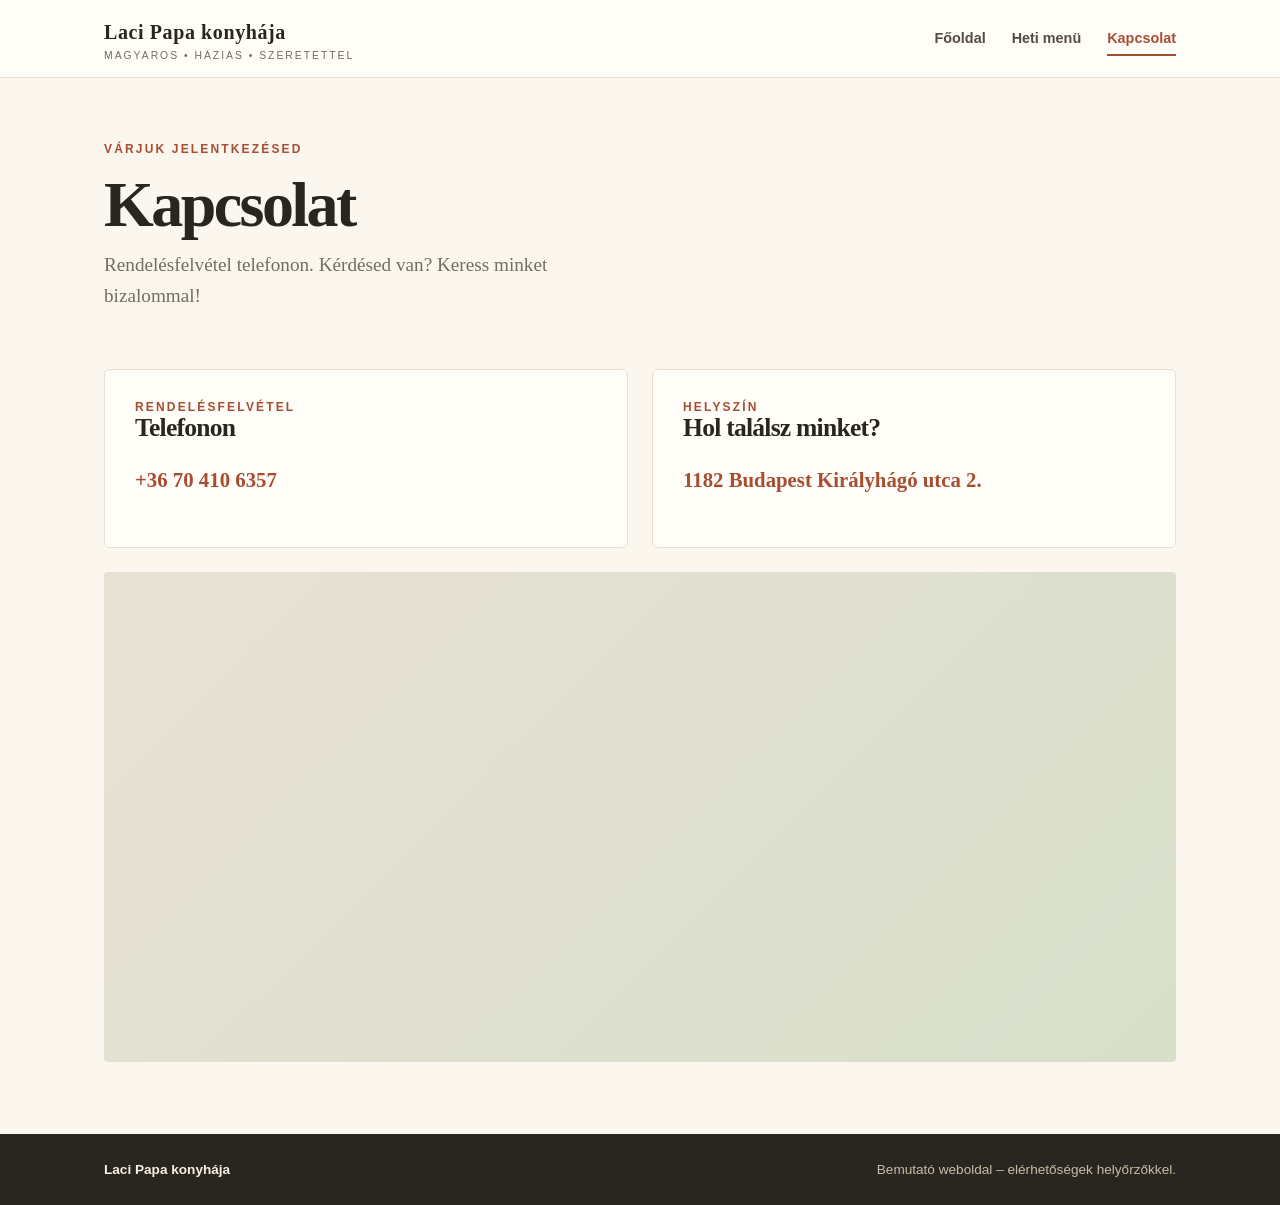
==== kapcsolat.html @ 509dfdd5 "Update kapcsolat.html" ====
<!doctype html>
<html lang="hu"><head><meta charset="utf-8"><meta name="viewport" content="width=device-width, initial-scale=1"><title>Kapcsolat – Laci Papa konyhája</title><link rel="stylesheet" href="style.css"></head>
<body><header class="site-header"><div class="nav-wrap"><a class="brand" href="index.html">Laci Papa konyhája<small>magyaros • házias • szeretettel</small></a><nav><a href="index.html">Főoldal</a><a href="menu.html">Heti menü</a><a class="active" href="kapcsolat.html">Kapcsolat</a></nav></div></header>
<main><div class="container"><section class="page-hero"><div class="eyebrow">Várjuk jelentkezésed</div><h1>Kapcsolat</h1><p class="lead">Rendelésfelvétel telefonon. Kérdésed van?
  Keress minket bizalommal!</p></section>
<section class="contact-grid"><div class="contact-box"><div class="eyebrow">Rendelésfelvétel</div><h2>Telefonon</h2><p class="contact-value">+36 70 410 6357</p></div><div class="contact-box"><div class="eyebrow">Helyszín</div><h2>Hol találsz minket?</h2><p class="contact-value">1182 Budapest Királyhágó utca 2.</p></div><div class="map-placeholder" style="grid-column:1/-1"><iframe src="https://www.google.com/maps/embed?pb=!1m18!1m12!1m3!1d2699.146205715586!2d19.215039176800584!3d47.4285924002522!2m3!1f0!2f0!3f0!3m2!1i1024!2i768!4f13.1!3m3!1m2!1s0x4741c102ea3c43eb%3A0xdf9831a69b8a5996!2sLaci%20Papa%20konyh%C3%A1ja!5e0!3m2!1shu!2shu!4v1793820177260!5m2!1shu!2shu" width="600" height="450" style="border:0;" allowfullscreen="" loading="lazy" referrerpolicy="strict-origin-when-cross-origin"></iframe></small></div></section></div></main>
<footer><div class="container footer-inner"><strong>Laci Papa konyhája</strong><span>Bemutató weboldal – elérhetőségek helyőrzőkkel.</span></div></footer></body></html>
---- style.css ----
:root{--ink:#29251f;--muted:#756c60;--cream:#fbf7ef;--paper:#fffdf8;--rust:#a64d32;--rust-dark:#813923;--olive:#66704a;--line:#e9dfd0;--shadow:0 18px 45px rgba(55,38,20,.09)}
*{box-sizing:border-box}body{margin:0;background:var(--cream);color:var(--ink);font-family:Georgia,"Times New Roman",serif;line-height:1.6}a{color:inherit;text-decoration:none}.site-header{background:rgba(255,253,248,.94);border-bottom:1px solid var(--line);position:sticky;top:0;z-index:5;backdrop-filter:blur(10px)}.nav-wrap{max-width:1120px;margin:auto;padding:16px 24px;display:flex;align-items:center;justify-content:space-between;gap:20px}.brand{font-size:1.25rem;font-weight:bold;letter-spacing:.03em}.brand small{display:block;font:.65rem Arial,sans-serif;letter-spacing:.19em;text-transform:uppercase;color:var(--muted);margin-top:2px}nav{display:flex;gap:26px;font:600 .9rem Arial,sans-serif}nav a{padding:8px 0;color:#554b40}nav a:hover,nav a.active{color:var(--rust);border-bottom:2px solid var(--rust)}.container{max-width:1120px;margin:auto;padding:0 24px}.hero{padding:76px 0 70px;display:grid;grid-template-columns:1.05fr .95fr;gap:54px;align-items:center}.eyebrow{font:700 .75rem Arial,sans-serif;text-transform:uppercase;letter-spacing:.18em;color:var(--rust)}h1,h2,h3,p{margin-top:0}h1{font-size:clamp(2.7rem,6vw,5rem);line-height:1.03;letter-spacing:-.04em;margin:16px 0 22px}h2{font-size:clamp(2rem,4vw,3rem);line-height:1.1;letter-spacing:-.03em}.lead{font-size:1.2rem;color:var(--muted);max-width:540px}.actions{display:flex;gap:12px;flex-wrap:wrap;margin-top:30px}.btn{display:inline-block;padding:13px 20px;border-radius:4px;background:var(--rust);color:white;font:700 .88rem Arial,sans-serif;letter-spacing:.02em}.btn:hover{background:var(--rust-dark)}.btn.secondary{background:transparent;color:var(--rust);border:1px solid #c98d79}.hero-art{min-height:390px;border-radius:8px;overflow:hidden;position:relative;background:linear-gradient(145deg,#6d4930,#b67b4b 55%,#e0b98a);box-shadow:var(--shadow)}.hero-art:before{content:"";position:absolute;width:75%;aspect-ratio:1;border-radius:50%;background:#f4e6cb;top:12%;left:12%;box-shadow:inset 0 0 0 12px rgba(255,255,255,.4),0 18px 30px rgba(40,20,8,.25)}.plate{position:absolute;inset:22% 21%;border-radius:50%;background:radial-gradient(circle at 45% 40%,#a64c2c 0 8%,transparent 9%),radial-gradient(circle at 65% 55%,#6d7a3f 0 6%,transparent 7%),radial-gradient(circle at 35% 65%,#d9a33e 0 9%,transparent 10%),radial-gradient(ellipse at 50% 50%,#d8a85e 0 33%,#9b512d 34% 38%,#f8edda 39% 65%,#d6c2a2 66%);transform:rotate(-12deg);box-shadow:0 14px 22px rgba(36,19,8,.25)}.art-label{position:absolute;bottom:22px;left:24px;color:white;font:700 .75rem Arial,sans-serif;letter-spacing:.15em;text-transform:uppercase}.band{background:#eee5d7;padding:56px 0}.band-inner{display:flex;align-items:center;justify-content:space-between;gap:28px}.band p{color:var(--muted);max-width:590px;margin:0}.section{padding:68px 0}.section-head{max-width:650px;margin-bottom:30px}.cards{display:grid;grid-template-columns:repeat(3,1fr);gap:18px}.card{background:var(--paper);padding:26px;border:1px solid var(--line);border-radius:6px;box-shadow:0 8px 25px rgba(55,38,20,.035)}.card .num{font:700 .75rem Arial,sans-serif;color:var(--rust);letter-spacing:.12em}.card h3{font-size:1.35rem;margin:12px 0 8px}.card p{color:var(--muted);margin:0}.page-hero{padding:64px 0 38px}.page-hero h1{font-size:clamp(2.5rem,5vw,4rem);margin-bottom:12px}.menu-layout{display:grid;grid-template-columns:1fr .85fr;gap:28px;align-items:start;padding-bottom:72px}.menu-paper{background:#fffefa;border:1px solid #d9cbb7;padding:34px;box-shadow:var(--shadow)}.menu-paper:before{content:"HETI AJÁNLAT";display:block;text-align:center;font:700 .7rem Arial,sans-serif;letter-spacing:.2em;color:var(--rust);margin-bottom:10px}.menu-paper h2{text-align:center;font-size:2rem;margin-bottom:4px}.menu-date{text-align:center;color:var(--muted);font:.85rem Arial,sans-serif;margin-bottom:24px}.menu-day{border-top:1px solid var(--line);padding:17px 0}.menu-day h3{font-size:1.15rem;margin:0 0 8px}.menu-row{display:grid;grid-template-columns:35px 1fr;gap:10px;margin:7px 0;color:#544b40}.menu-row b{color:var(--rust)}.note{font:.88rem Arial,sans-serif;color:var(--muted);background:#f3eee5;padding:18px;border-left:3px solid var(--olive)}.contact-grid{display:grid;grid-template-columns:1fr 1fr;gap:24px;padding-bottom:72px}.contact-box{background:var(--paper);padding:30px;border:1px solid var(--line);border-radius:6px}.contact-box h2{font-size:1.6rem}.contact-value{font-size:1.3rem;color:var(--rust);font-weight:bold;overflow-wrap:anywhere}.map-placeholder{min-height:220px;background:linear-gradient(135deg,#e8e1d4,#d7dfca);display:flex;align-items:center;justify-content:center;text-align:center;color:#596148;padding:20px;border-radius:4px;font:600 .9rem Arial,sans-serif}footer{background:#29251f;color:#f8f0e4;padding:28px 0;font:.85rem Arial,sans-serif}.footer-inner{display:flex;justify-content:space-between;gap:20px;flex-wrap:wrap}footer span{color:#c9bba8}@media(max-width:760px){.nav-wrap{align-items:flex-start;flex-direction:column}nav{gap:18px}.hero{grid-template-columns:1fr;padding-top:48px;gap:30px}.hero-art{min-height:280px}.cards,.menu-layout,.contact-grid{grid-template-columns:1fr}.band-inner{align-items:flex-start;flex-direction:column}.section{padding:48px 0}}
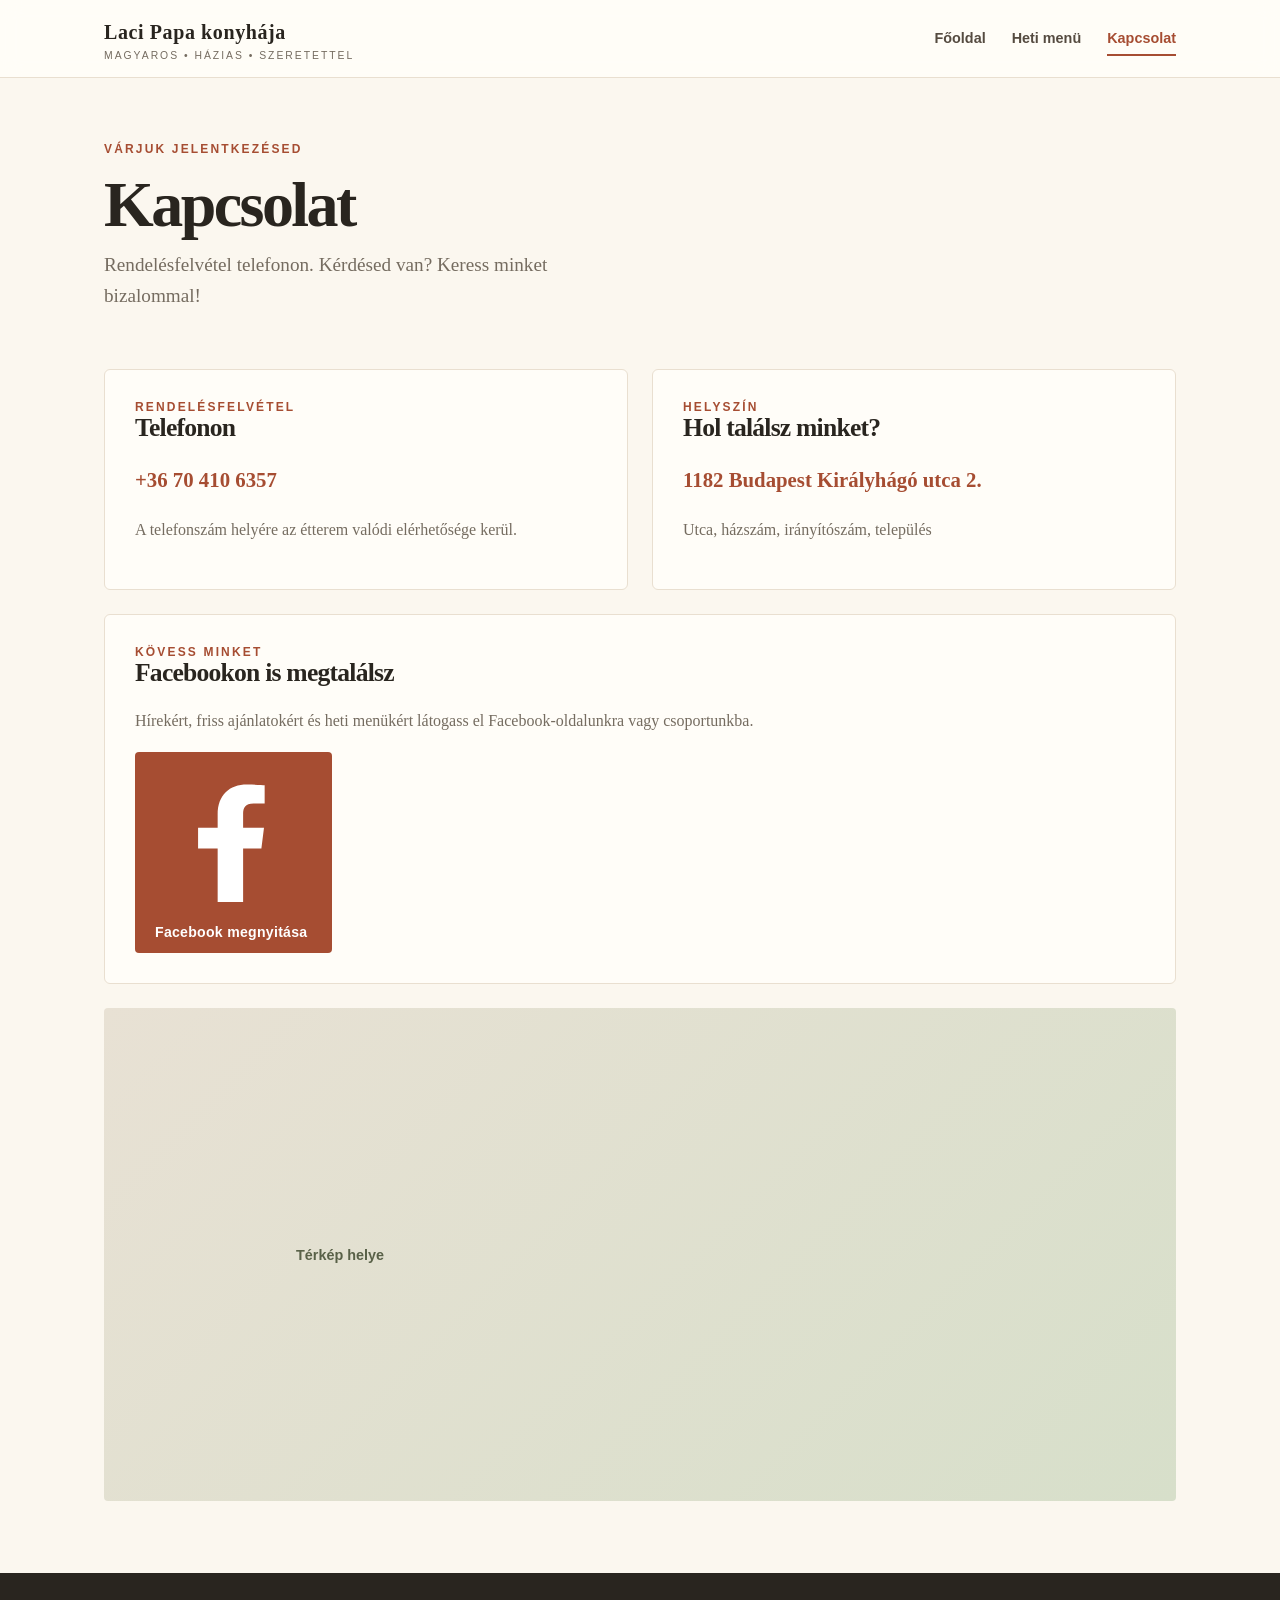
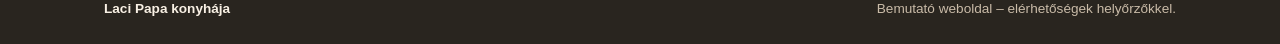
==== commit cccbdacc: "Update kapcsolat.html" ====
--- a/kapcsolat.html
+++ b/kapcsolat.html
@@ -1,7 +1,13 @@
 <!doctype html>
 <html lang="hu"><head><meta charset="utf-8"><meta name="viewport" content="width=device-width, initial-scale=1"><title>Kapcsolat – Laci Papa konyhája</title><link rel="stylesheet" href="style.css"></head>
 <body><header class="site-header"><div class="nav-wrap"><a class="brand" href="index.html">Laci Papa konyhája<small>magyaros • házias • szeretettel</small></a><nav><a href="index.html">Főoldal</a><a href="menu.html">Heti menü</a><a class="active" href="kapcsolat.html">Kapcsolat</a></nav></div></header>
-<main><div class="container"><section class="page-hero"><div class="eyebrow">Várjuk jelentkezésed</div><h1>Kapcsolat</h1><p class="lead">Rendelésfelvétel telefonon. Kérdésed van?
-  Keress minket bizalommal!</p></section>
-<section class="contact-grid"><div class="contact-box"><div class="eyebrow">Rendelésfelvétel</div><h2>Telefonon</h2><p class="contact-value">+36 70 410 6357</p></div><div class="contact-box"><div class="eyebrow">Helyszín</div><h2>Hol találsz minket?</h2><p class="contact-value">1182 Budapest Királyhágó utca 2.</p></div><div class="map-placeholder" style="grid-column:1/-1"><iframe src="https://www.google.com/maps/embed?pb=!1m18!1m12!1m3!1d2699.146205715586!2d19.215039176800584!3d47.4285924002522!2m3!1f0!2f0!3f0!3m2!1i1024!2i768!4f13.1!3m3!1m2!1s0x4741c102ea3c43eb%3A0xdf9831a69b8a5996!2sLaci%20Papa%20konyh%C3%A1ja!5e0!3m2!1shu!2shu!4v1793820177260!5m2!1shu!2shu" width="600" height="450" style="border:0;" allowfullscreen="" loading="lazy" referrerpolicy="strict-origin-when-cross-origin"></iframe></small></div></section></div></main>
-<footer><div class="container footer-inner"><strong>Laci Papa konyhája</strong><span>Bemutató weboldal – elérhetőségek helyőrzőkkel.</span></div></footer></body></html>
+<main><div class="container"><section class="page-hero"><div class="eyebrow">Várjuk jelentkezésed</div><h1>Kapcsolat</h1><p class="lead">Rendelésfelvétel telefonon. Kérdésed van? Keress minket bizalommal!</p></section>
+<section class="contact-grid"><div class="contact-box"><div class="eyebrow">Rendelésfelvétel</div><h2>Telefonon</h2><p class="contact-value">+36 70 410 6357</p><p style="color:#756c60">A telefonszám helyére az étterem valódi elérhetősége kerül.</p></div><div class="contact-box"><div class="eyebrow">Helyszín</div><h2>Hol találsz minket?</h2><p class="contact-value">1182 Budapest Királyhágó utca 2.</p><p style="color:#756c60">Utca, házszám, irányítószám, település</p></div><div class="contact-box facebook-contact" style="grid-column:1/-1">
+  <div><div class="eyebrow">Kövess minket</div><h2>Facebookon is megtalálsz</h2><p style="color:#756c60;margin-bottom:18px">Hírekért, friss ajánlatokért és heti menükért látogass el Facebook-oldalunkra vagy csoportunkba.</p></div>
+  <a class="btn btn-facebook" data-facebook-link href="#" target="_blank" rel="noopener noreferrer" aria-label="Facebook-oldal megnyitása">
+    <svg viewBox="0 0 24 24" aria-hidden="true"><path d="M13.5 21v-8.2h2.8l.4-3.2h-3.2V7.5c0-.9.3-1.6 1.6-1.6h1.7V3.1c-.3 0-1.4-.1-2.7-.1-2.7 0-4.5 1.6-4.5 4.6v2h-3v3.2h3V21h3.9Z" fill="currentColor"/></svg>
+    Facebook megnyitása
+  </a>
+</div>
+<div class="map-placeholder" style="grid-column:1/-1">Térkép helye<br><small><iframe src="https://www.google.com/maps/embed?pb=!1m18!1m12!1m3!1d2699.1463918218774!2d19.215039176872327!3d47.428588771174304!2m3!1f0!2f0!3f0!3m2!1i1024!2i768!4f13.1!3m3!1m2!1s0x4741c102ea3c43eb%3A0xdf9831a69b8a5996!2sLaci%20Papa%20konyh%C3%A1ja!5e0!3m2!1shu!2shu!4v1793873270510!5m2!1shu!2shu" width="600" height="450" style="border:0;" allowfullscreen="" loading="lazy" referrerpolicy="strict-origin-when-cross-origin"></iframe></small></div></section></div></main>
+<footer><div class="container footer-inner"><strong>Laci Papa konyhája</strong><span>Bemutató weboldal – elérhetőségek helyőrzőkkel.</span></div></footer><script src="script.js"></script></body></html>
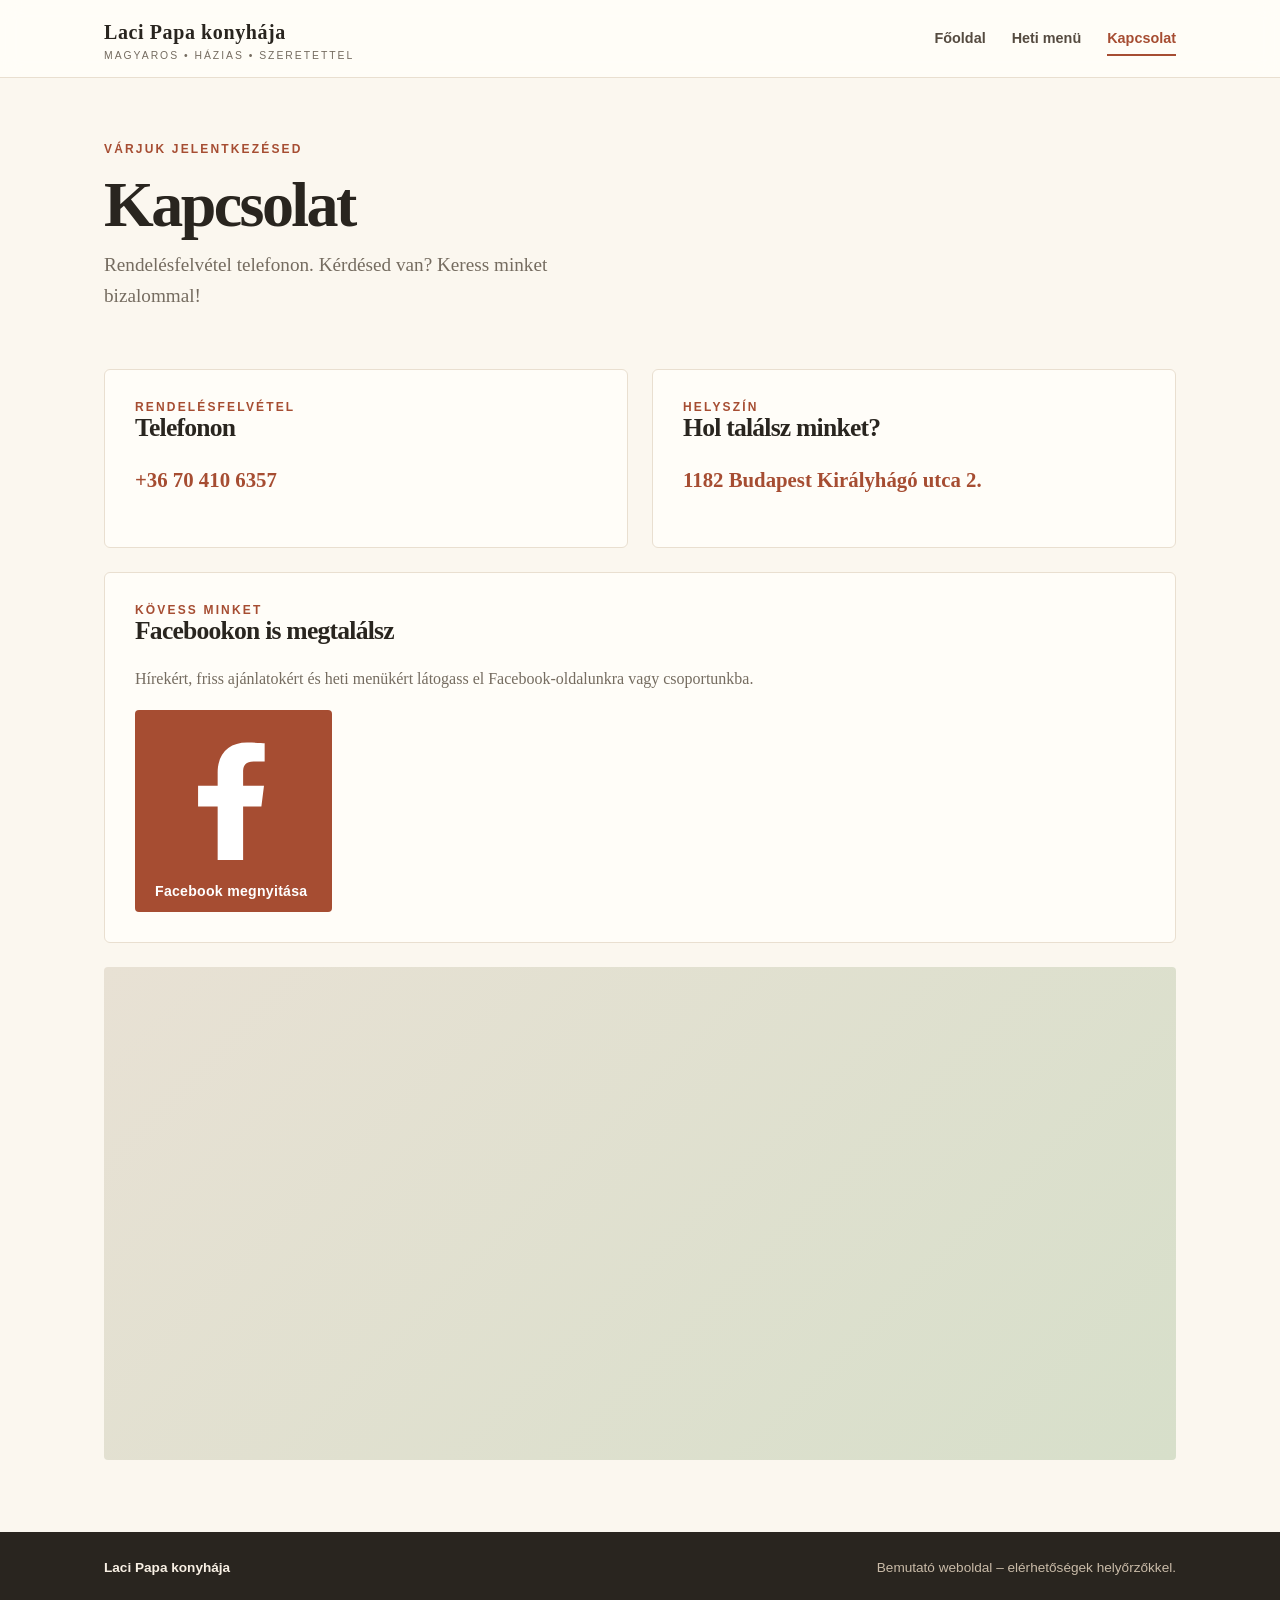
==== commit 91c0a6d8: "Update kapcsolat.html" ====
--- a/kapcsolat.html
+++ b/kapcsolat.html
@@ -2,12 +2,12 @@
 <html lang="hu"><head><meta charset="utf-8"><meta name="viewport" content="width=device-width, initial-scale=1"><title>Kapcsolat – Laci Papa konyhája</title><link rel="stylesheet" href="style.css"></head>
 <body><header class="site-header"><div class="nav-wrap"><a class="brand" href="index.html">Laci Papa konyhája<small>magyaros • házias • szeretettel</small></a><nav><a href="index.html">Főoldal</a><a href="menu.html">Heti menü</a><a class="active" href="kapcsolat.html">Kapcsolat</a></nav></div></header>
 <main><div class="container"><section class="page-hero"><div class="eyebrow">Várjuk jelentkezésed</div><h1>Kapcsolat</h1><p class="lead">Rendelésfelvétel telefonon. Kérdésed van? Keress minket bizalommal!</p></section>
-<section class="contact-grid"><div class="contact-box"><div class="eyebrow">Rendelésfelvétel</div><h2>Telefonon</h2><p class="contact-value">+36 70 410 6357</p><p style="color:#756c60">A telefonszám helyére az étterem valódi elérhetősége kerül.</p></div><div class="contact-box"><div class="eyebrow">Helyszín</div><h2>Hol találsz minket?</h2><p class="contact-value">1182 Budapest Királyhágó utca 2.</p><p style="color:#756c60">Utca, házszám, irányítószám, település</p></div><div class="contact-box facebook-contact" style="grid-column:1/-1">
+<section class="contact-grid"><div class="contact-box"><div class="eyebrow">Rendelésfelvétel</div><h2>Telefonon</h2><p class="contact-value">+36 70 410 6357</p><p style="color:#756c60"></p></div><div class="contact-box"><div class="eyebrow">Helyszín</div><h2>Hol találsz minket?</h2><p class="contact-value">1182 Budapest Királyhágó utca 2.</p><p style="color:#756c60"></p></div><div class="contact-box facebook-contact" style="grid-column:1/-1">
   <div><div class="eyebrow">Kövess minket</div><h2>Facebookon is megtalálsz</h2><p style="color:#756c60;margin-bottom:18px">Hírekért, friss ajánlatokért és heti menükért látogass el Facebook-oldalunkra vagy csoportunkba.</p></div>
   <a class="btn btn-facebook" data-facebook-link href="#" target="_blank" rel="noopener noreferrer" aria-label="Facebook-oldal megnyitása">
     <svg viewBox="0 0 24 24" aria-hidden="true"><path d="M13.5 21v-8.2h2.8l.4-3.2h-3.2V7.5c0-.9.3-1.6 1.6-1.6h1.7V3.1c-.3 0-1.4-.1-2.7-.1-2.7 0-4.5 1.6-4.5 4.6v2h-3v3.2h3V21h3.9Z" fill="currentColor"/></svg>
     Facebook megnyitása
   </a>
 </div>
-<div class="map-placeholder" style="grid-column:1/-1">Térkép helye<br><small><iframe src="https://www.google.com/maps/embed?pb=!1m18!1m12!1m3!1d2699.1463918218774!2d19.215039176872327!3d47.428588771174304!2m3!1f0!2f0!3f0!3m2!1i1024!2i768!4f13.1!3m3!1m2!1s0x4741c102ea3c43eb%3A0xdf9831a69b8a5996!2sLaci%20Papa%20konyh%C3%A1ja!5e0!3m2!1shu!2shu!4v1793873270510!5m2!1shu!2shu" width="600" height="450" style="border:0;" allowfullscreen="" loading="lazy" referrerpolicy="strict-origin-when-cross-origin"></iframe></small></div></section></div></main>
+<div class="map-placeholder" style="grid-column:1/-1"><br><small><iframe src="https://www.google.com/maps/embed?pb=!1m18!1m12!1m3!1d2699.1463918218774!2d19.215039176872327!3d47.428588771174304!2m3!1f0!2f0!3f0!3m2!1i1024!2i768!4f13.1!3m3!1m2!1s0x4741c102ea3c43eb%3A0xdf9831a69b8a5996!2sLaci%20Papa%20konyh%C3%A1ja!5e0!3m2!1shu!2shu!4v1793873270510!5m2!1shu!2shu" width="600" height="450" style="border:0;" allowfullscreen="" loading="lazy" referrerpolicy="strict-origin-when-cross-origin"></iframe></small></div></section></div></main>
 <footer><div class="container footer-inner"><strong>Laci Papa konyhája</strong><span>Bemutató weboldal – elérhetőségek helyőrzőkkel.</span></div></footer><script src="script.js"></script></body></html>
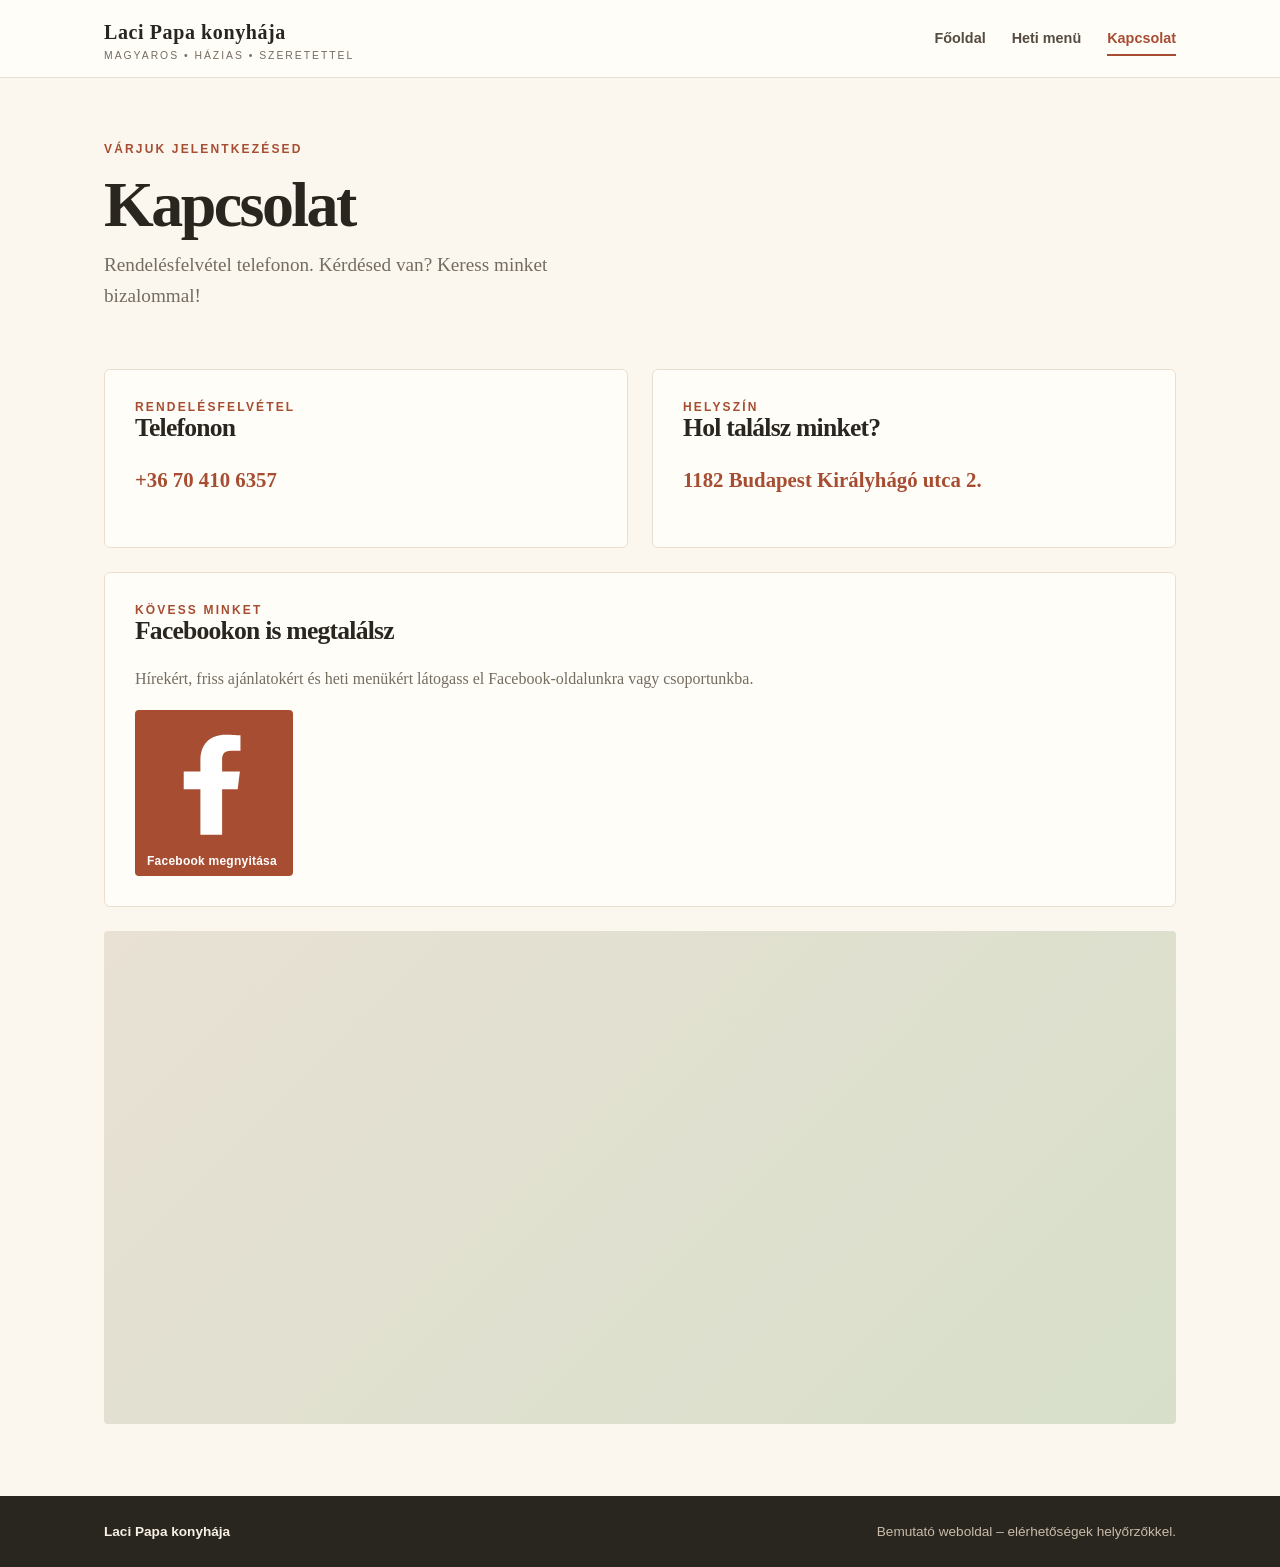
==== commit e10229e5: "Update kapcsolat.html" ====
--- a/kapcsolat.html
+++ b/kapcsolat.html
@@ -4,7 +4,7 @@
 <main><div class="container"><section class="page-hero"><div class="eyebrow">Várjuk jelentkezésed</div><h1>Kapcsolat</h1><p class="lead">Rendelésfelvétel telefonon. Kérdésed van? Keress minket bizalommal!</p></section>
 <section class="contact-grid"><div class="contact-box"><div class="eyebrow">Rendelésfelvétel</div><h2>Telefonon</h2><p class="contact-value">+36 70 410 6357</p><p style="color:#756c60"></p></div><div class="contact-box"><div class="eyebrow">Helyszín</div><h2>Hol találsz minket?</h2><p class="contact-value">1182 Budapest Királyhágó utca 2.</p><p style="color:#756c60"></p></div><div class="contact-box facebook-contact" style="grid-column:1/-1">
   <div><div class="eyebrow">Kövess minket</div><h2>Facebookon is megtalálsz</h2><p style="color:#756c60;margin-bottom:18px">Hírekért, friss ajánlatokért és heti menükért látogass el Facebook-oldalunkra vagy csoportunkba.</p></div>
-  <a class="btn btn-facebook" data-facebook-link href="#" target="_blank" rel="noopener noreferrer" aria-label="Facebook-oldal megnyitása">
+  <a class="btn btn-facebook" style="padding: 8px 12px; font-size: 12px;" data-facebook-link href="#" target="_blank" rel="noopener noreferrer" aria-label="Facebook-oldal megnyitása">
     <svg viewBox="0 0 24 24" aria-hidden="true"><path d="M13.5 21v-8.2h2.8l.4-3.2h-3.2V7.5c0-.9.3-1.6 1.6-1.6h1.7V3.1c-.3 0-1.4-.1-2.7-.1-2.7 0-4.5 1.6-4.5 4.6v2h-3v3.2h3V21h3.9Z" fill="currentColor"/></svg>
     Facebook megnyitása
   </a>
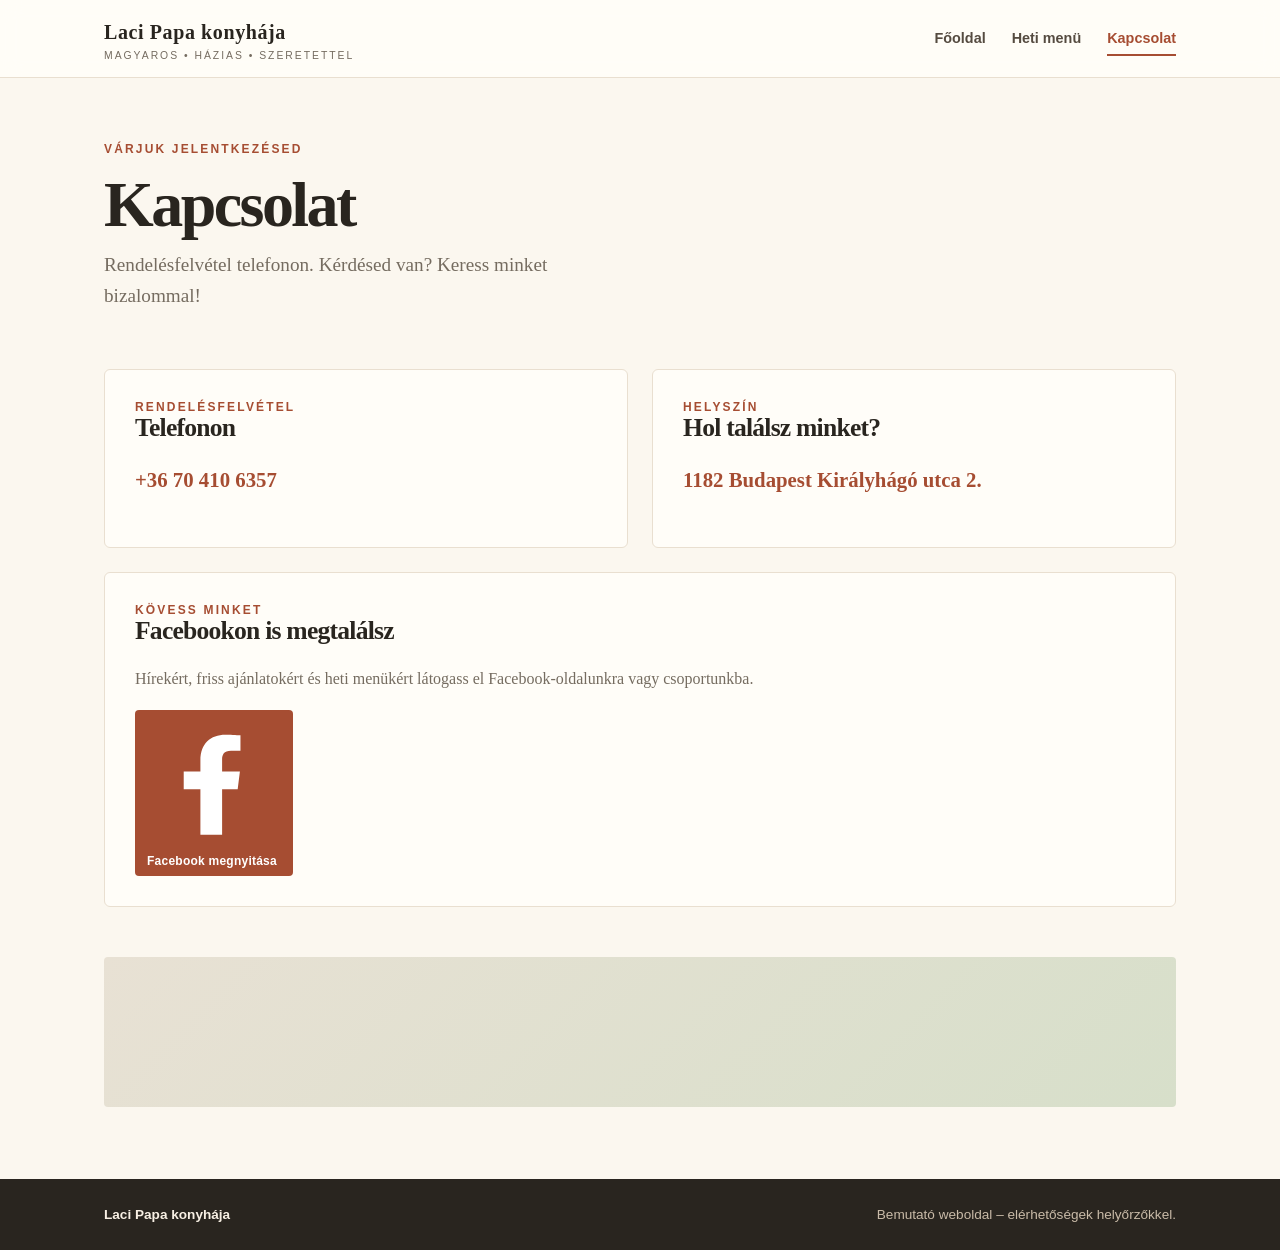
==== commit f8c1a72b: "Update kapcsolat.html" ====
--- a/kapcsolat.html
+++ b/kapcsolat.html
@@ -9,5 +9,5 @@
     Facebook megnyitása
   </a>
 </div>
-<div class="map-placeholder" style="grid-column:1/-1"><br><small><iframe src="https://www.google.com/maps/embed?pb=!1m18!1m12!1m3!1d2699.1463918218774!2d19.215039176872327!3d47.428588771174304!2m3!1f0!2f0!3f0!3m2!1i1024!2i768!4f13.1!3m3!1m2!1s0x4741c102ea3c43eb%3A0xdf9831a69b8a5996!2sLaci%20Papa%20konyh%C3%A1ja!5e0!3m2!1shu!2shu!4v1793873270510!5m2!1shu!2shu" width="600" height="450" style="border:0;" allowfullscreen="" loading="lazy" referrerpolicy="strict-origin-when-cross-origin"></iframe></small></div></section></div></main>
+<div class="map-placeholder" style="grid-column:1/-1"><br><small><iframe src="https://www.google.com/maps/embed?pb=!1m18!1m12!1m3!1d2699.1463918218774!2d19.215039176872327!3d47.428588771174304!2m3!1f0!2f0!3f0!3m2!1i1024!2i768!4f13.1!3m3!1m2!1s0x4741c102ea3c43eb%3A0xdf9831a69b8a5996!2sLaci%20Papa%20konyh%C3%A1ja!5e0!3m2!1shu!2shu!4v1793873270510!5m2!1shu!2shu" width="600" height="600" style="border:0;" allowfullscreen="" loading="lazy" referrerpolicy="strict-origin-when-cross-origin"></iframe></small></div></section></div></main>
 <footer><div class="container footer-inner"><strong>Laci Papa konyhája</strong><span>Bemutató weboldal – elérhetőségek helyőrzőkkel.</span></div></footer><script src="script.js"></script></body></html>
--- a/style.css
+++ b/style.css
@@ -1,2 +1,2 @@
 :root{--ink:#29251f;--muted:#756c60;--cream:#fbf7ef;--paper:#fffdf8;--rust:#a64d32;--rust-dark:#813923;--olive:#66704a;--line:#e9dfd0;--shadow:0 18px 45px rgba(55,38,20,.09)}
-*{box-sizing:border-box}body{margin:0;background:var(--cream);color:var(--ink);font-family:Georgia,"Times New Roman",serif;line-height:1.6}a{color:inherit;text-decoration:none}.site-header{background:rgba(255,253,248,.94);border-bottom:1px solid var(--line);position:sticky;top:0;z-index:5;backdrop-filter:blur(10px)}.nav-wrap{max-width:1120px;margin:auto;padding:16px 24px;display:flex;align-items:center;justify-content:space-between;gap:20px}.brand{font-size:1.25rem;font-weight:bold;letter-spacing:.03em}.brand small{display:block;font:.65rem Arial,sans-serif;letter-spacing:.19em;text-transform:uppercase;color:var(--muted);margin-top:2px}nav{display:flex;gap:26px;font:600 .9rem Arial,sans-serif}nav a{padding:8px 0;color:#554b40}nav a:hover,nav a.active{color:var(--rust);border-bottom:2px solid var(--rust)}.container{max-width:1120px;margin:auto;padding:0 24px}.hero{padding:76px 0 70px;display:grid;grid-template-columns:1.05fr .95fr;gap:54px;align-items:center}.eyebrow{font:700 .75rem Arial,sans-serif;text-transform:uppercase;letter-spacing:.18em;color:var(--rust)}h1,h2,h3,p{margin-top:0}h1{font-size:clamp(2.7rem,6vw,5rem);line-height:1.03;letter-spacing:-.04em;margin:16px 0 22px}h2{font-size:clamp(2rem,4vw,3rem);line-height:1.1;letter-spacing:-.03em}.lead{font-size:1.2rem;color:var(--muted);max-width:540px}.actions{display:flex;gap:12px;flex-wrap:wrap;margin-top:30px}.btn{display:inline-block;padding:13px 20px;border-radius:4px;background:var(--rust);color:white;font:700 .88rem Arial,sans-serif;letter-spacing:.02em}.btn:hover{background:var(--rust-dark)}.btn.secondary{background:transparent;color:var(--rust);border:1px solid #c98d79}.hero-art{min-height:390px;border-radius:8px;overflow:hidden;position:relative;background:linear-gradient(145deg,#6d4930,#b67b4b 55%,#e0b98a);box-shadow:var(--shadow)}.hero-art:before{content:"";position:absolute;width:75%;aspect-ratio:1;border-radius:50%;background:#f4e6cb;top:12%;left:12%;box-shadow:inset 0 0 0 12px rgba(255,255,255,.4),0 18px 30px rgba(40,20,8,.25)}.plate{position:absolute;inset:22% 21%;border-radius:50%;background:radial-gradient(circle at 45% 40%,#a64c2c 0 8%,transparent 9%),radial-gradient(circle at 65% 55%,#6d7a3f 0 6%,transparent 7%),radial-gradient(circle at 35% 65%,#d9a33e 0 9%,transparent 10%),radial-gradient(ellipse at 50% 50%,#d8a85e 0 33%,#9b512d 34% 38%,#f8edda 39% 65%,#d6c2a2 66%);transform:rotate(-12deg);box-shadow:0 14px 22px rgba(36,19,8,.25)}.art-label{position:absolute;bottom:22px;left:24px;color:white;font:700 .75rem Arial,sans-serif;letter-spacing:.15em;text-transform:uppercase}.band{background:#eee5d7;padding:56px 0}.band-inner{display:flex;align-items:center;justify-content:space-between;gap:28px}.band p{color:var(--muted);max-width:590px;margin:0}.section{padding:68px 0}.section-head{max-width:650px;margin-bottom:30px}.cards{display:grid;grid-template-columns:repeat(3,1fr);gap:18px}.card{background:var(--paper);padding:26px;border:1px solid var(--line);border-radius:6px;box-shadow:0 8px 25px rgba(55,38,20,.035)}.card .num{font:700 .75rem Arial,sans-serif;color:var(--rust);letter-spacing:.12em}.card h3{font-size:1.35rem;margin:12px 0 8px}.card p{color:var(--muted);margin:0}.page-hero{padding:64px 0 38px}.page-hero h1{font-size:clamp(2.5rem,5vw,4rem);margin-bottom:12px}.menu-layout{display:grid;grid-template-columns:1fr .85fr;gap:28px;align-items:start;padding-bottom:72px}.menu-paper{background:#fffefa;border:1px solid #d9cbb7;padding:34px;box-shadow:var(--shadow)}.menu-paper:before{content:"HETI AJÁNLAT";display:block;text-align:center;font:700 .7rem Arial,sans-serif;letter-spacing:.2em;color:var(--rust);margin-bottom:10px}.menu-paper h2{text-align:center;font-size:2rem;margin-bottom:4px}.menu-date{text-align:center;color:var(--muted);font:.85rem Arial,sans-serif;margin-bottom:24px}.menu-day{border-top:1px solid var(--line);padding:17px 0}.menu-day h3{font-size:1.15rem;margin:0 0 8px}.menu-row{display:grid;grid-template-columns:35px 1fr;gap:10px;margin:7px 0;color:#544b40}.menu-row b{color:var(--rust)}.note{font:.88rem Arial,sans-serif;color:var(--muted);background:#f3eee5;padding:18px;border-left:3px solid var(--olive)}.contact-grid{display:grid;grid-template-columns:1fr 1fr;gap:24px;padding-bottom:72px}.contact-box{background:var(--paper);padding:30px;border:1px solid var(--line);border-radius:6px}.contact-box h2{font-size:1.6rem}.contact-value{font-size:1.3rem;color:var(--rust);font-weight:bold;overflow-wrap:anywhere}.map-placeholder{min-height:220px;background:linear-gradient(135deg,#e8e1d4,#d7dfca);display:flex;align-items:center;justify-content:center;text-align:center;color:#596148;padding:20px;border-radius:4px;font:600 .9rem Arial,sans-serif}footer{background:#29251f;color:#f8f0e4;padding:28px 0;font:.85rem Arial,sans-serif}.footer-inner{display:flex;justify-content:space-between;gap:20px;flex-wrap:wrap}footer span{color:#c9bba8}@media(max-width:760px){.nav-wrap{align-items:flex-start;flex-direction:column}nav{gap:18px}.hero{grid-template-columns:1fr;padding-top:48px;gap:30px}.hero-art{min-height:280px}.cards,.menu-layout,.contact-grid{grid-template-columns:1fr}.band-inner{align-items:flex-start;flex-direction:column}.section{padding:48px 0}}
+*{box-sizing:border-box}body{margin:0;background:var(--cream);color:var(--ink);font-family:Georgia,"Times New Roman",serif;line-height:1.6}a{color:inherit;text-decoration:none}.site-header{background:rgba(255,253,248,.94);border-bottom:1px solid var(--line);position:sticky;top:0;z-index:5;backdrop-filter:blur(10px)}.nav-wrap{max-width:1120px;margin:auto;padding:16px 24px;display:flex;align-items:center;justify-content:space-between;gap:20px}.brand{font-size:1.25rem;font-weight:bold;letter-spacing:.03em}.brand small{display:block;font:.65rem Arial,sans-serif;letter-spacing:.19em;text-transform:uppercase;color:var(--muted);margin-top:2px}nav{display:flex;gap:26px;font:600 .9rem Arial,sans-serif}nav a{padding:8px 0;color:#554b40}nav a:hover,nav a.active{color:var(--rust);border-bottom:2px solid var(--rust)}.container{max-width:1120px;margin:auto;padding:0 24px}.hero{padding:76px 0 70px;display:grid;grid-template-columns:1.05fr .95fr;gap:54px;align-items:center}.eyebrow{font:700 .75rem Arial,sans-serif;text-transform:uppercase;letter-spacing:.18em;color:var(--rust)}h1,h2,h3,p{margin-top:0}h1{font-size:clamp(2.7rem,6vw,5rem);line-height:1.03;letter-spacing:-.04em;margin:16px 0 22px}h2{font-size:clamp(2rem,4vw,3rem);line-height:1.1;letter-spacing:-.03em}.lead{font-size:1.2rem;color:var(--muted);max-width:540px}.actions{display:flex;gap:12px;flex-wrap:wrap;margin-top:30px}.btn{display:inline-block;padding:13px 20px;border-radius:4px;background:var(--rust);color:white;font:700 .88rem Arial,sans-serif;letter-spacing:.02em}.btn:hover{background:var(--rust-dark)}.btn.secondary{background:transparent;color:var(--rust);border:1px solid #c98d79}.hero-art{min-height:390px;border-radius:8px;overflow:hidden;position:relative;background:linear-gradient(145deg,#6d4930,#b67b4b 55%,#e0b98a);box-shadow:var(--shadow)}.hero-art:before{content:"";position:absolute;width:75%;aspect-ratio:1;border-radius:50%;background:#f4e6cb;top:12%;left:12%;box-shadow:inset 0 0 0 12px rgba(255,255,255,.4),0 18px 30px rgba(40,20,8,.25)}.plate{position:absolute;inset:22% 21%;border-radius:50%;background:radial-gradient(circle at 45% 40%,#a64c2c 0 8%,transparent 9%),radial-gradient(circle at 65% 55%,#6d7a3f 0 6%,transparent 7%),radial-gradient(circle at 35% 65%,#d9a33e 0 9%,transparent 10%),radial-gradient(ellipse at 50% 50%,#d8a85e 0 33%,#9b512d 34% 38%,#f8edda 39% 65%,#d6c2a2 66%);transform:rotate(-12deg);box-shadow:0 14px 22px rgba(36,19,8,.25)}.art-label{position:absolute;bottom:22px;left:24px;color:white;font:700 .75rem Arial,sans-serif;letter-spacing:.15em;text-transform:uppercase}.band{background:#eee5d7;padding:56px 0}.band-inner{display:flex;align-items:center;justify-content:space-between;gap:28px}.band p{color:var(--muted);max-width:590px;margin:0}.section{padding:68px 0}.section-head{max-width:650px;margin-bottom:30px}.cards{display:grid;grid-template-columns:repeat(3,1fr);gap:18px}.card{background:var(--paper);padding:26px;border:1px solid var(--line);border-radius:6px;box-shadow:0 8px 25px rgba(55,38,20,.035)}.card .num{font:700 .75rem Arial,sans-serif;color:var(--rust);letter-spacing:.12em}.card h3{font-size:1.35rem;margin:12px 0 8px}.card p{color:var(--muted);margin:0}.page-hero{padding:64px 0 38px}.page-hero h1{font-size:clamp(2.5rem,5vw,4rem);margin-bottom:12px}.menu-layout{display:grid;grid-template-columns:1fr .85fr;gap:28px;align-items:start;padding-bottom:72px}.menu-paper{background:#fffefa;border:1px solid #d9cbb7;padding:34px;box-shadow:var(--shadow)}.menu-paper:before{content:"HETI AJÁNLAT";display:block;text-align:center;font:700 .7rem Arial,sans-serif;letter-spacing:.2em;color:var(--rust);margin-bottom:10px}.menu-paper h2{text-align:center;font-size:2rem;margin-bottom:4px}.menu-date{text-align:center;color:var(--muted);font:.85rem Arial,sans-serif;margin-bottom:24px}.menu-day{border-top:1px solid var(--line);padding:17px 0}.menu-day h3{font-size:1.15rem;margin:0 0 8px}.menu-row{display:grid;grid-template-columns:35px 1fr;gap:10px;margin:7px 0;color:#544b40}.menu-row b{color:var(--rust)}.note{font:.88rem Arial,sans-serif;color:var(--muted);background:#f3eee5;padding:18px;border-left:3px solid var(--olive)}.contact-grid{display:grid;grid-template-columns:1fr 1fr;gap:24px;padding-bottom:72px}.contact-box{background:var(--paper);padding:30px;border:1px solid var(--line);border-radius:6px}.contact-box h2{font-size:1.6rem}.contact-value{font-size:1.3rem;color:var(--rust);font-weight:bold;overflow-wrap:anywhere}.map-placeholder iframe {width:100%;height:150px;border:0;background:linear-gradient(135deg,#e8e1d4,#d7dfca);display:flex;align-items:center;justify-content:center;text-align:center;color:#596148;padding:20px;border-radius:4px;font:600 .9rem Arial,sans-serif}footer{background:#29251f;color:#f8f0e4;padding:28px 0;font:.85rem Arial,sans-serif}.footer-inner{display:flex;justify-content:space-between;gap:20px;flex-wrap:wrap}footer span{color:#c9bba8}@media(max-width:760px){.nav-wrap{align-items:flex-start;flex-direction:column}nav{gap:18px}.hero{grid-template-columns:1fr;padding-top:48px;gap:30px}.hero-art{min-height:280px}.cards,.menu-layout,.contact-grid{grid-template-columns:1fr}.band-inner{align-items:flex-start;flex-direction:column}.section{padding:48px 0}}
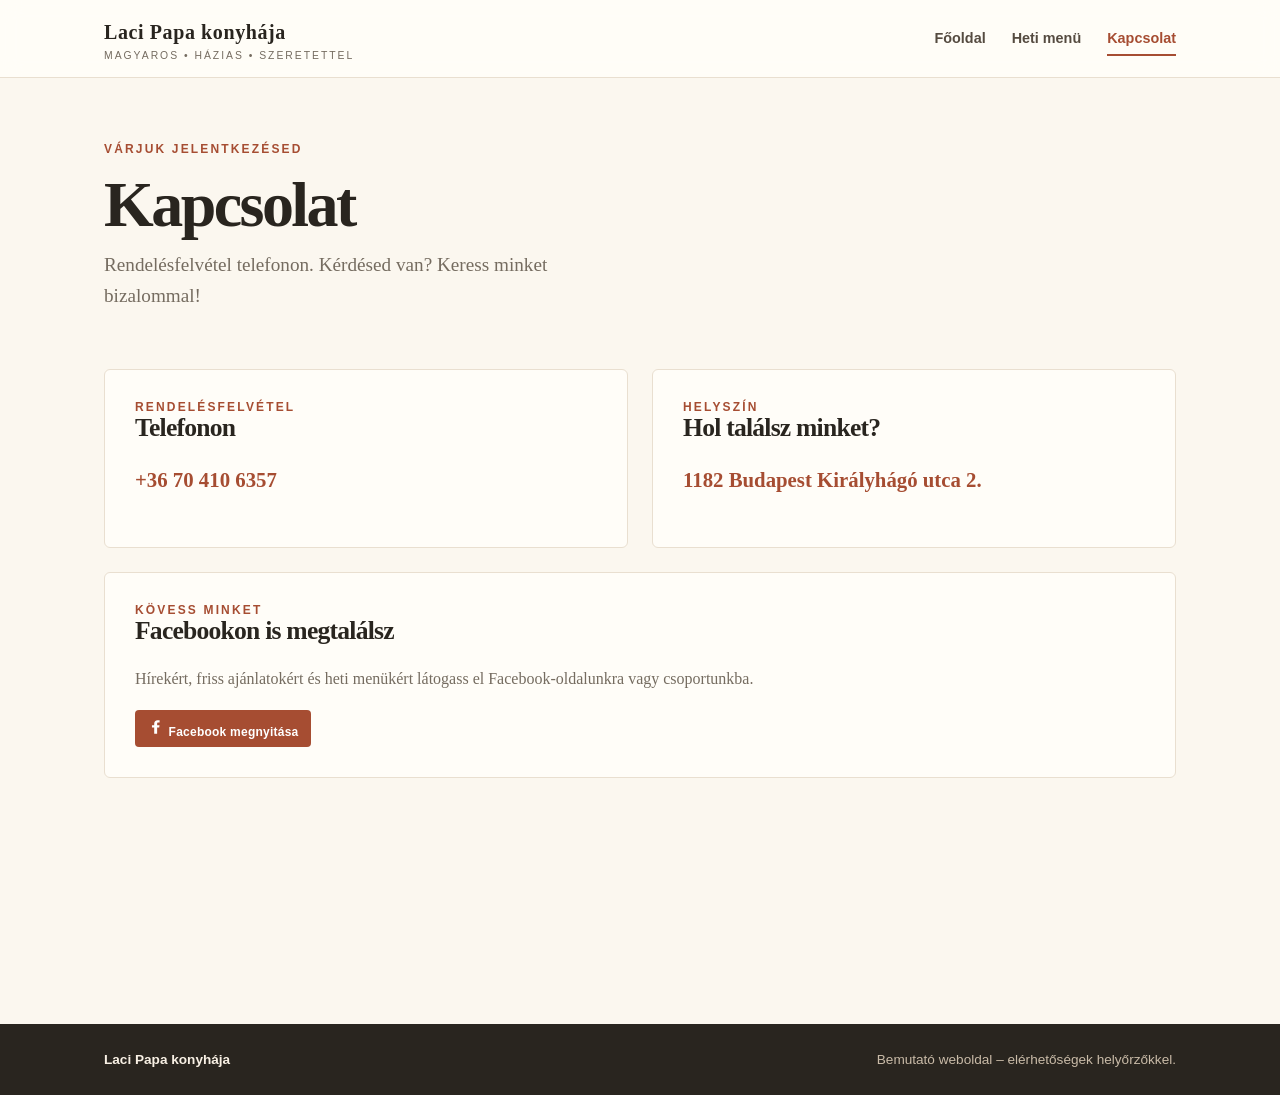
==== commit 59f3da52: "Update kapcsolat.html" ====
--- a/kapcsolat.html
+++ b/kapcsolat.html
@@ -1,13 +1,150 @@
+
 <!doctype html>
-<html lang="hu"><head><meta charset="utf-8"><meta name="viewport" content="width=device-width, initial-scale=1"><title>Kapcsolat – Laci Papa konyhája</title><link rel="stylesheet" href="style.css"></head>
-<body><header class="site-header"><div class="nav-wrap"><a class="brand" href="index.html">Laci Papa konyhája<small>magyaros • házias • szeretettel</small></a><nav><a href="index.html">Főoldal</a><a href="menu.html">Heti menü</a><a class="active" href="kapcsolat.html">Kapcsolat</a></nav></div></header>
-<main><div class="container"><section class="page-hero"><div class="eyebrow">Várjuk jelentkezésed</div><h1>Kapcsolat</h1><p class="lead">Rendelésfelvétel telefonon. Kérdésed van? Keress minket bizalommal!</p></section>
-<section class="contact-grid"><div class="contact-box"><div class="eyebrow">Rendelésfelvétel</div><h2>Telefonon</h2><p class="contact-value">+36 70 410 6357</p><p style="color:#756c60"></p></div><div class="contact-box"><div class="eyebrow">Helyszín</div><h2>Hol találsz minket?</h2><p class="contact-value">1182 Budapest Királyhágó utca 2.</p><p style="color:#756c60"></p></div><div class="contact-box facebook-contact" style="grid-column:1/-1">
-  <div><div class="eyebrow">Kövess minket</div><h2>Facebookon is megtalálsz</h2><p style="color:#756c60;margin-bottom:18px">Hírekért, friss ajánlatokért és heti menükért látogass el Facebook-oldalunkra vagy csoportunkba.</p></div>
-  <a class="btn btn-facebook" style="padding: 8px 12px; font-size: 12px;" data-facebook-link href="#" target="_blank" rel="noopener noreferrer" aria-label="Facebook-oldal megnyitása">
-    <svg viewBox="0 0 24 24" aria-hidden="true"><path d="M13.5 21v-8.2h2.8l.4-3.2h-3.2V7.5c0-.9.3-1.6 1.6-1.6h1.7V3.1c-.3 0-1.4-.1-2.7-.1-2.7 0-4.5 1.6-4.5 4.6v2h-3v3.2h3V21h3.9Z" fill="currentColor"/></svg>
-    Facebook megnyitása
-  </a>
-</div>
-<div class="map-placeholder" style="grid-column:1/-1"><br><small><iframe src="https://www.google.com/maps/embed?pb=!1m18!1m12!1m3!1d2699.1463918218774!2d19.215039176872327!3d47.428588771174304!2m3!1f0!2f0!3f0!3m2!1i1024!2i768!4f13.1!3m3!1m2!1s0x4741c102ea3c43eb%3A0xdf9831a69b8a5996!2sLaci%20Papa%20konyh%C3%A1ja!5e0!3m2!1shu!2shu!4v1793873270510!5m2!1shu!2shu" width="600" height="600" style="border:0;" allowfullscreen="" loading="lazy" referrerpolicy="strict-origin-when-cross-origin"></iframe></small></div></section></div></main>
-<footer><div class="container footer-inner"><strong>Laci Papa konyhája</strong><span>Bemutató weboldal – elérhetőségek helyőrzőkkel.</span></div></footer><script src="script.js"></script></body></html>
+<html lang="hu">
+
+<head>
+  <meta charset="utf-8">
+  <meta name="viewport" content="width=device-width, initial-scale=1">
+
+  <title>Kapcsolat – Laci Papa konyhája</title>
+
+  <link rel="stylesheet" href="style.css">
+</head>
+
+<body>
+
+  <header class="site-header">
+    <div class="nav-wrap">
+
+      <a class="brand" href="index.html">
+        Laci Papa konyhája
+        <small>magyaros • házias • szeretettel</small>
+      </a>
+
+      <nav>
+        <a href="index.html">Főoldal</a>
+        <a href="menu.html">Heti menü</a>
+        <a class="active" href="kapcsolat.html">Kapcsolat</a>
+      </nav>
+
+    </div>
+  </header>
+
+  <main>
+    <div class="container">
+
+      <section class="page-hero">
+        <div class="eyebrow">Várjuk jelentkezésed</div>
+
+        <h1>Kapcsolat</h1>
+
+        <p class="lead">
+          Rendelésfelvétel telefonon. Kérdésed van?
+          Keress minket bizalommal!
+        </p>
+      </section>
+
+      <section class="contact-grid">
+
+        <!-- Telefonszám -->
+        <div class="contact-box">
+          <div class="eyebrow">Rendelésfelvétel</div>
+
+          <h2>Telefonon</h2>
+
+          <p class="contact-value">
+            +36 70 410 6357
+          </p>
+        </div>
+
+        <!-- Cím -->
+        <div class="contact-box">
+          <div class="eyebrow">Helyszín</div>
+
+          <h2>Hol találsz minket?</h2>
+
+          <p class="contact-value">
+            1182 Budapest Királyhágó utca 2.
+          </p>
+        </div>
+
+        <!-- Facebook -->
+        <div
+          class="contact-box facebook-contact"
+          style="grid-column:1/-1"
+        >
+
+          <div class="eyebrow">Kövess minket</div>
+
+          <h2>Facebookon is megtalálsz</h2>
+
+          <p style="color:#756c60;margin-bottom:18px">
+            Hírekért, friss ajánlatokért és heti menükért
+            látogass el Facebook-oldalunkra vagy csoportunkba.
+          </p>
+
+          <a
+            class="btn btn-facebook"
+            style="padding:8px 12px;font-size:12px"
+            data-facebook-link
+            href="https://www.facebook.com/groups/698246482025781/"
+            target="_blank"
+            rel="noopener noreferrer"
+            aria-label="Facebook-csoport megnyitása"
+          >
+
+            <svg
+              viewBox="0 0 24 24"
+              aria-hidden="true"
+              width="18"
+              height="18"
+            >
+              <path
+                d="M13.5 21v-8.2h2.8l.4-3.2h-3.2V7.5c0-.9.3-1.6 1.6-1.6h1.7V3.1c-.3 0-1.4-.1-2.7-.1-2.7 0-4.5 1.6-4.5 4.6v2h-3v3.2h3V21h3.9Z"
+                fill="currentColor"
+              />
+            </svg>
+
+            Facebook megnyitása
+
+          </a>
+
+        </div>
+
+        <!-- Google térkép -->
+        <div
+          class="map-placeholder"
+          style="grid-column:1/-1"
+        >
+
+          <iframe
+            src="https://www.google.com/maps/embed?pb=!1m18!1m12!1m3!1d2699.1463918218774!2d19.215039176872327!3d47.428588771174304!2m3!1f0!2f0!3f0!3m2!1i1024!2i768!4f13.1!3m3!1m2!1s0x4741c102ea3c43eb%3A0xdf9831a69b8a5996!2sLaci%20Papa%20konyh%C3%A1ja!5e0!3m2!1shu!2shu!4v1793873270510!5m2!1shu!2shu"
+            width="100%"
+            height="300"
+            style="border:0"
+            allowfullscreen
+            loading="lazy"
+            referrerpolicy="strict-origin-when-cross-origin"
+          ></iframe>
+
+        </div>
+
+      </section>
+
+    </div>
+  </main>
+
+  <footer>
+    <div class="container footer-inner">
+      <strong>Laci Papa konyhája</strong>
+
+      <span>
+        Bemutató weboldal – elérhetőségek helyőrzőkkel.
+      </span>
+    </div>
+  </footer>
+
+  <script src="script.js"></script>
+
+</body>
+</html>
--- a/style.css
+++ b/style.css
@@ -1,2 +1,427 @@
-:root{--ink:#29251f;--muted:#756c60;--cream:#fbf7ef;--paper:#fffdf8;--rust:#a64d32;--rust-dark:#813923;--olive:#66704a;--line:#e9dfd0;--shadow:0 18px 45px rgba(55,38,20,.09)}
-*{box-sizing:border-box}body{margin:0;background:var(--cream);color:var(--ink);font-family:Georgia,"Times New Roman",serif;line-height:1.6}a{color:inherit;text-decoration:none}.site-header{background:rgba(255,253,248,.94);border-bottom:1px solid var(--line);position:sticky;top:0;z-index:5;backdrop-filter:blur(10px)}.nav-wrap{max-width:1120px;margin:auto;padding:16px 24px;display:flex;align-items:center;justify-content:space-between;gap:20px}.brand{font-size:1.25rem;font-weight:bold;letter-spacing:.03em}.brand small{display:block;font:.65rem Arial,sans-serif;letter-spacing:.19em;text-transform:uppercase;color:var(--muted);margin-top:2px}nav{display:flex;gap:26px;font:600 .9rem Arial,sans-serif}nav a{padding:8px 0;color:#554b40}nav a:hover,nav a.active{color:var(--rust);border-bottom:2px solid var(--rust)}.container{max-width:1120px;margin:auto;padding:0 24px}.hero{padding:76px 0 70px;display:grid;grid-template-columns:1.05fr .95fr;gap:54px;align-items:center}.eyebrow{font:700 .75rem Arial,sans-serif;text-transform:uppercase;letter-spacing:.18em;color:var(--rust)}h1,h2,h3,p{margin-top:0}h1{font-size:clamp(2.7rem,6vw,5rem);line-height:1.03;letter-spacing:-.04em;margin:16px 0 22px}h2{font-size:clamp(2rem,4vw,3rem);line-height:1.1;letter-spacing:-.03em}.lead{font-size:1.2rem;color:var(--muted);max-width:540px}.actions{display:flex;gap:12px;flex-wrap:wrap;margin-top:30px}.btn{display:inline-block;padding:13px 20px;border-radius:4px;background:var(--rust);color:white;font:700 .88rem Arial,sans-serif;letter-spacing:.02em}.btn:hover{background:var(--rust-dark)}.btn.secondary{background:transparent;color:var(--rust);border:1px solid #c98d79}.hero-art{min-height:390px;border-radius:8px;overflow:hidden;position:relative;background:linear-gradient(145deg,#6d4930,#b67b4b 55%,#e0b98a);box-shadow:var(--shadow)}.hero-art:before{content:"";position:absolute;width:75%;aspect-ratio:1;border-radius:50%;background:#f4e6cb;top:12%;left:12%;box-shadow:inset 0 0 0 12px rgba(255,255,255,.4),0 18px 30px rgba(40,20,8,.25)}.plate{position:absolute;inset:22% 21%;border-radius:50%;background:radial-gradient(circle at 45% 40%,#a64c2c 0 8%,transparent 9%),radial-gradient(circle at 65% 55%,#6d7a3f 0 6%,transparent 7%),radial-gradient(circle at 35% 65%,#d9a33e 0 9%,transparent 10%),radial-gradient(ellipse at 50% 50%,#d8a85e 0 33%,#9b512d 34% 38%,#f8edda 39% 65%,#d6c2a2 66%);transform:rotate(-12deg);box-shadow:0 14px 22px rgba(36,19,8,.25)}.art-label{position:absolute;bottom:22px;left:24px;color:white;font:700 .75rem Arial,sans-serif;letter-spacing:.15em;text-transform:uppercase}.band{background:#eee5d7;padding:56px 0}.band-inner{display:flex;align-items:center;justify-content:space-between;gap:28px}.band p{color:var(--muted);max-width:590px;margin:0}.section{padding:68px 0}.section-head{max-width:650px;margin-bottom:30px}.cards{display:grid;grid-template-columns:repeat(3,1fr);gap:18px}.card{background:var(--paper);padding:26px;border:1px solid var(--line);border-radius:6px;box-shadow:0 8px 25px rgba(55,38,20,.035)}.card .num{font:700 .75rem Arial,sans-serif;color:var(--rust);letter-spacing:.12em}.card h3{font-size:1.35rem;margin:12px 0 8px}.card p{color:var(--muted);margin:0}.page-hero{padding:64px 0 38px}.page-hero h1{font-size:clamp(2.5rem,5vw,4rem);margin-bottom:12px}.menu-layout{display:grid;grid-template-columns:1fr .85fr;gap:28px;align-items:start;padding-bottom:72px}.menu-paper{background:#fffefa;border:1px solid #d9cbb7;padding:34px;box-shadow:var(--shadow)}.menu-paper:before{content:"HETI AJÁNLAT";display:block;text-align:center;font:700 .7rem Arial,sans-serif;letter-spacing:.2em;color:var(--rust);margin-bottom:10px}.menu-paper h2{text-align:center;font-size:2rem;margin-bottom:4px}.menu-date{text-align:center;color:var(--muted);font:.85rem Arial,sans-serif;margin-bottom:24px}.menu-day{border-top:1px solid var(--line);padding:17px 0}.menu-day h3{font-size:1.15rem;margin:0 0 8px}.menu-row{display:grid;grid-template-columns:35px 1fr;gap:10px;margin:7px 0;color:#544b40}.menu-row b{color:var(--rust)}.note{font:.88rem Arial,sans-serif;color:var(--muted);background:#f3eee5;padding:18px;border-left:3px solid var(--olive)}.contact-grid{display:grid;grid-template-columns:1fr 1fr;gap:24px;padding-bottom:72px}.contact-box{background:var(--paper);padding:30px;border:1px solid var(--line);border-radius:6px}.contact-box h2{font-size:1.6rem}.contact-value{font-size:1.3rem;color:var(--rust);font-weight:bold;overflow-wrap:anywhere}.map-placeholder iframe {width:100%;height:150px;border:0;background:linear-gradient(135deg,#e8e1d4,#d7dfca);display:flex;align-items:center;justify-content:center;text-align:center;color:#596148;padding:20px;border-radius:4px;font:600 .9rem Arial,sans-serif}footer{background:#29251f;color:#f8f0e4;padding:28px 0;font:.85rem Arial,sans-serif}.footer-inner{display:flex;justify-content:space-between;gap:20px;flex-wrap:wrap}footer span{color:#c9bba8}@media(max-width:760px){.nav-wrap{align-items:flex-start;flex-direction:column}nav{gap:18px}.hero{grid-template-columns:1fr;padding-top:48px;gap:30px}.hero-art{min-height:280px}.cards,.menu-layout,.contact-grid{grid-template-columns:1fr}.band-inner{align-items:flex-start;flex-direction:column}.section{padding:48px 0}}
+:root {
+  --ink: #29251f;
+  --muted: #756c60;
+  --cream: #fbf7ef;
+  --paper: #fffdf8;
+  --rust: #a64d32;
+  --rust-dark: #813923;
+  --olive: #66704a;
+  --line: #e9dfd0;
+  --shadow: 0 18px 45px rgba(55,38,20,.09);
+}
+
+* {
+  box-sizing: border-box;
+}
+
+body {
+  margin: 0;
+  background: var(--cream);
+  color: var(--ink);
+  font-family: Georgia, "Times New Roman", serif;
+  line-height: 1.6;
+}
+
+a {
+  color: inherit;
+  text-decoration: none;
+}
+
+.site-header {
+  background: rgba(255,253,248,.94);
+  border-bottom: 1px solid var(--line);
+  position: sticky;
+  top: 0;
+  z-index: 5;
+  backdrop-filter: blur(10px);
+}
+
+.nav-wrap {
+  max-width: 1120px;
+  margin: auto;
+  padding: 16px 24px;
+  display: flex;
+  align-items: center;
+  justify-content: space-between;
+  gap: 20px;
+}
+
+.brand {
+  font-size: 1.25rem;
+  font-weight: bold;
+  letter-spacing: .03em;
+}
+
+.brand small {
+  display: block;
+  font: .65rem Arial, sans-serif;
+  letter-spacing: .19em;
+  text-transform: uppercase;
+  color: var(--muted);
+  margin-top: 2px;
+}
+
+nav {
+  display: flex;
+  gap: 26px;
+  font: 600 .9rem Arial, sans-serif;
+}
+
+nav a {
+  padding: 8px 0;
+  color: #554b40;
+}
+
+nav a:hover,
+nav a.active {
+  color: var(--rust);
+  border-bottom: 2px solid var(--rust);
+}
+
+.container {
+  max-width: 1120px;
+  margin: auto;
+  padding: 0 24px;
+}
+
+.hero {
+  padding: 76px 0 70px;
+  display: grid;
+  grid-template-columns: 1.05fr .95fr;
+  gap: 54px;
+  align-items: center;
+}
+
+.eyebrow {
+  font: 700 .75rem Arial, sans-serif;
+  text-transform: uppercase;
+  letter-spacing: .18em;
+  color: var(--rust);
+}
+
+h1,
+h2,
+h3,
+p {
+  margin-top: 0;
+}
+
+h1 {
+  font-size: clamp(2.7rem, 6vw, 5rem);
+  line-height: 1.03;
+  letter-spacing: -.04em;
+  margin: 16px 0 22px;
+}
+
+h2 {
+  font-size: clamp(2rem, 4vw, 3rem);
+  line-height: 1.1;
+  letter-spacing: -.03em;
+}
+
+.lead {
+  font-size: 1.2rem;
+  color: var(--muted);
+  max-width: 540px;
+}
+
+.actions {
+  display: flex;
+  gap: 12px;
+  flex-wrap: wrap;
+  margin-top: 30px;
+}
+
+.btn {
+  display: inline-block;
+  padding: 13px 20px;
+  border-radius: 4px;
+  background: var(--rust);
+  color: white;
+  font: 700 .88rem Arial, sans-serif;
+  letter-spacing: .02em;
+}
+
+.btn:hover {
+  background: var(--rust-dark);
+}
+
+.btn.secondary {
+  background: transparent;
+  color: var(--rust);
+  border: 1px solid #c98d79;
+}
+
+.hero-art {
+  min-height: 390px;
+  border-radius: 8px;
+  overflow: hidden;
+  position: relative;
+  background: linear-gradient(145deg, #6d4930, #b67b4b 55%, #e0b98a);
+  box-shadow: var(--shadow);
+}
+
+.hero-art:before {
+  content: "";
+  position: absolute;
+  width: 75%;
+  aspect-ratio: 1;
+  border-radius: 50%;
+  background: #f4e6cb;
+  top: 12%;
+  left: 12%;
+  box-shadow:
+    inset 0 0 0 12px rgba(255,255,255,.4),
+    0 18px 30px rgba(40,20,8,.25);
+}
+
+.plate {
+  position: absolute;
+  inset: 22% 21%;
+  border-radius: 50%;
+  background:
+    radial-gradient(circle at 45% 40%, #a64c2c 0 8%, transparent 9%),
+    radial-gradient(circle at 65% 55%, #6d7a3f 0 6%, transparent 7%),
+    radial-gradient(circle at 35% 65%, #d9a33e 0 9%, transparent 10%),
+    radial-gradient(ellipse at 50% 50%, #d8a85e 0 33%, #9b512d 34% 38%, #f8edda 39% 65%, #d6c2a2 66%);
+  transform: rotate(-12deg);
+  box-shadow: 0 14px 22px rgba(36,19,8,.25);
+}
+
+.art-label {
+  position: absolute;
+  bottom: 22px;
+  left: 24px;
+  color: white;
+  font: 700 .75rem Arial, sans-serif;
+  letter-spacing: .15em;
+  text-transform: uppercase;
+}
+
+.band {
+  background: #eee5d7;
+  padding: 56px 0;
+}
+
+.band-inner {
+  display: flex;
+  align-items: center;
+  justify-content: space-between;
+  gap: 28px;
+}
+
+.band p {
+  color: var(--muted);
+  max-width: 590px;
+  margin: 0;
+}
+
+.section {
+  padding: 68px 0;
+}
+
+.section-head {
+  max-width: 650px;
+  margin-bottom: 30px;
+}
+
+.cards {
+  display: grid;
+  grid-template-columns: repeat(3, 1fr);
+  gap: 18px;
+}
+
+.card {
+  background: var(--paper);
+  padding: 26px;
+  border: 1px solid var(--line);
+  border-radius: 6px;
+  box-shadow: 0 8px 25px rgba(55,38,20,.035);
+}
+
+.card .num {
+  font: 700 .75rem Arial, sans-serif;
+  color: var(--rust);
+  letter-spacing: .12em;
+}
+
+.card h3 {
+  font-size: 1.35rem;
+  margin: 12px 0 8px;
+}
+
+.card p {
+  color: var(--muted);
+  margin: 0;
+}
+
+.page-hero {
+  padding: 64px 0 38px;
+}
+
+.page-hero h1 {
+  font-size: clamp(2.5rem, 5vw, 4rem);
+  margin-bottom: 12px;
+}
+
+.menu-layout {
+  display: grid;
+  grid-template-columns: 1fr .85fr;
+  gap: 28px;
+  align-items: start;
+  padding-bottom: 72px;
+}
+
+.menu-paper {
+  background: #fffefa;
+  border: 1px solid #d9cbb7;
+  padding: 34px;
+  box-shadow: var(--shadow);
+}
+
+.menu-paper:before {
+  content: "HETI AJÁNLAT";
+  display: block;
+  text-align: center;
+  font: 700 .7rem Arial, sans-serif;
+  letter-spacing: .2em;
+  color: var(--rust);
+  margin-bottom: 10px;
+}
+
+.menu-paper h2 {
+  text-align: center;
+  font-size: 2rem;
+  margin-bottom: 4px;
+}
+
+.menu-date {
+  text-align: center;
+  color: var(--muted);
+  font: .85rem Arial, sans-serif;
+  margin-bottom: 24px;
+}
+
+.menu-day {
+  border-top: 1px solid var(--line);
+  padding: 17px 0;
+}
+
+.menu-day h3 {
+  font-size: 1.15rem;
+  margin: 0 0 8px;
+}
+
+.menu-row {
+  display: grid;
+  grid-template-columns: 35px 1fr;
+  gap: 10px;
+  margin: 7px 0;
+  color: #544b40;
+}
+
+.menu-row b {
+  color: var(--rust);
+}
+
+.note {
+  font: .88rem Arial, sans-serif;
+  color: var(--muted);
+  background: #f3eee5;
+  padding: 18px;
+  border-left: 3px solid var(--olive);
+}
+
+.contact-grid {
+  display: grid;
+  grid-template-columns: 1fr 1fr;
+  gap: 24px;
+  padding-bottom: 72px;
+}
+
+.contact-box {
+  background: var(--paper);
+  padding: 30px;
+  border: 1px solid var(--line);
+  border-radius: 6px;
+}
+
+.contact-box h2 {
+  font-size: 1.6rem;
+}
+
+.contact-value {
+  font-size: 1.3rem;
+  color: var(--rust);
+  font-weight: bold;
+  overflow-wrap: anywhere;
+}
+
+/* Térkép külső téglalapja */
+.map-placeholder {
+  min-height: 150px;
+  overflow: hidden;
+  border-radius: 4px;
+}
+
+/* Maga a Google Térkép */
+.map-placeholder iframe {
+  display: block;
+  width: 100%;
+  height: 150px;
+  border: 0;
+}
+
+footer {
+  background: #29251f;
+  color: #f8f0e4;
+  padding: 28px 0;
+  font: .85rem Arial, sans-serif;
+}
+
+.footer-inner {
+  display: flex;
+  justify-content: space-between;
+  gap: 20px;
+  flex-wrap: wrap;
+}
+
+footer span {
+  color: #c9bba8;
+}
+
+@media(max-width:760px) {
+  .nav-wrap {
+    align-items: flex-start;
+    flex-direction: column;
+  }
+
+  nav {
+    gap: 18px;
+  }
+
+  .hero {
+    grid-template-columns: 1fr;
+    padding-top: 48px;
+    gap: 30px;
+  }
+
+  .hero-art {
+    min-height: 280px;
+  }
+
+  .cards,
+  .menu-layout,
+  .contact-grid {
+    grid-template-columns: 1fr;
+  }
+
+  .band-inner {
+    align-items: flex-start;
+    flex-direction: column;
+  }
+
+  .section {
+    padding: 48px 0;
+  }
+}
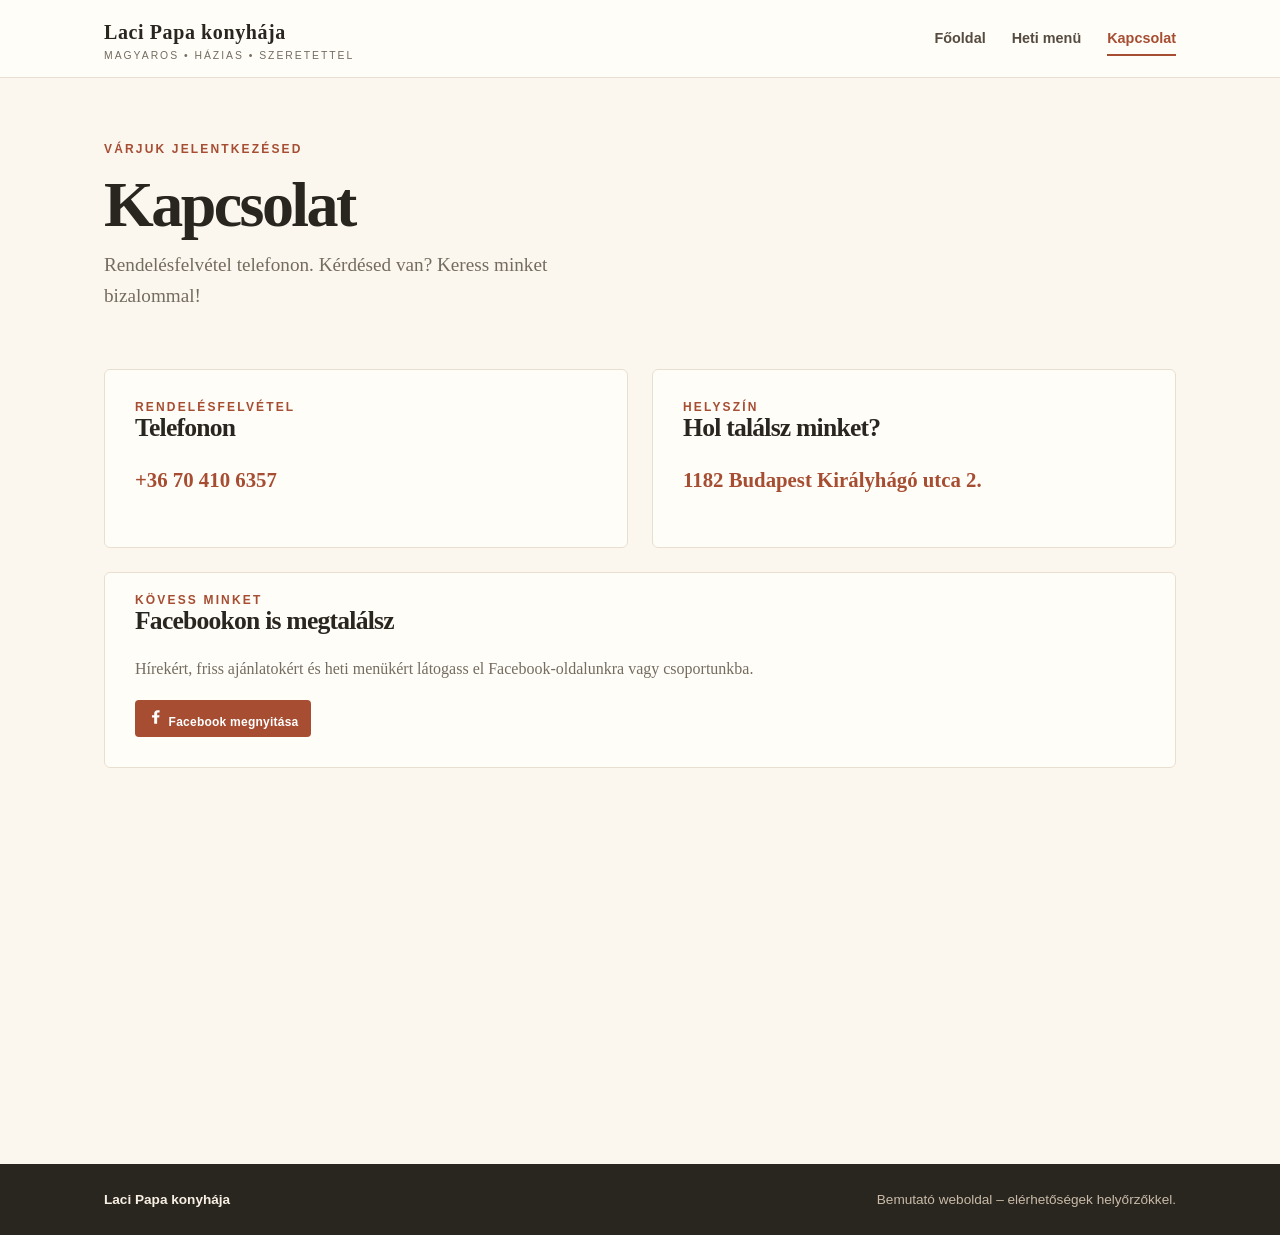
==== commit 8e2f6db2: "Update kapcsolat.html" ====
--- a/kapcsolat.html
+++ b/kapcsolat.html
@@ -70,9 +70,9 @@
 
         <!-- Facebook -->
         <div
-          class="contact-box facebook-contact"
-          style="grid-column:1/-1"
-        >
+  class="contact-box facebook-contact"
+  style="grid-column:1/-1;padding-top:20px"
+>
 
           <div class="eyebrow">Kövess minket</div>
 
--- a/style.css
+++ b/style.css
@@ -359,16 +359,15 @@
 
 /* Térkép külső téglalapja */
 .map-placeholder {
-  min-height: 150px;
+  width: 100%;
   overflow: hidden;
   border-radius: 4px;
 }
 
-/* Maga a Google Térkép */
 .map-placeholder iframe {
   display: block;
   width: 100%;
-  height: 150px;
+  height: 300px;
   border: 0;
 }
 
